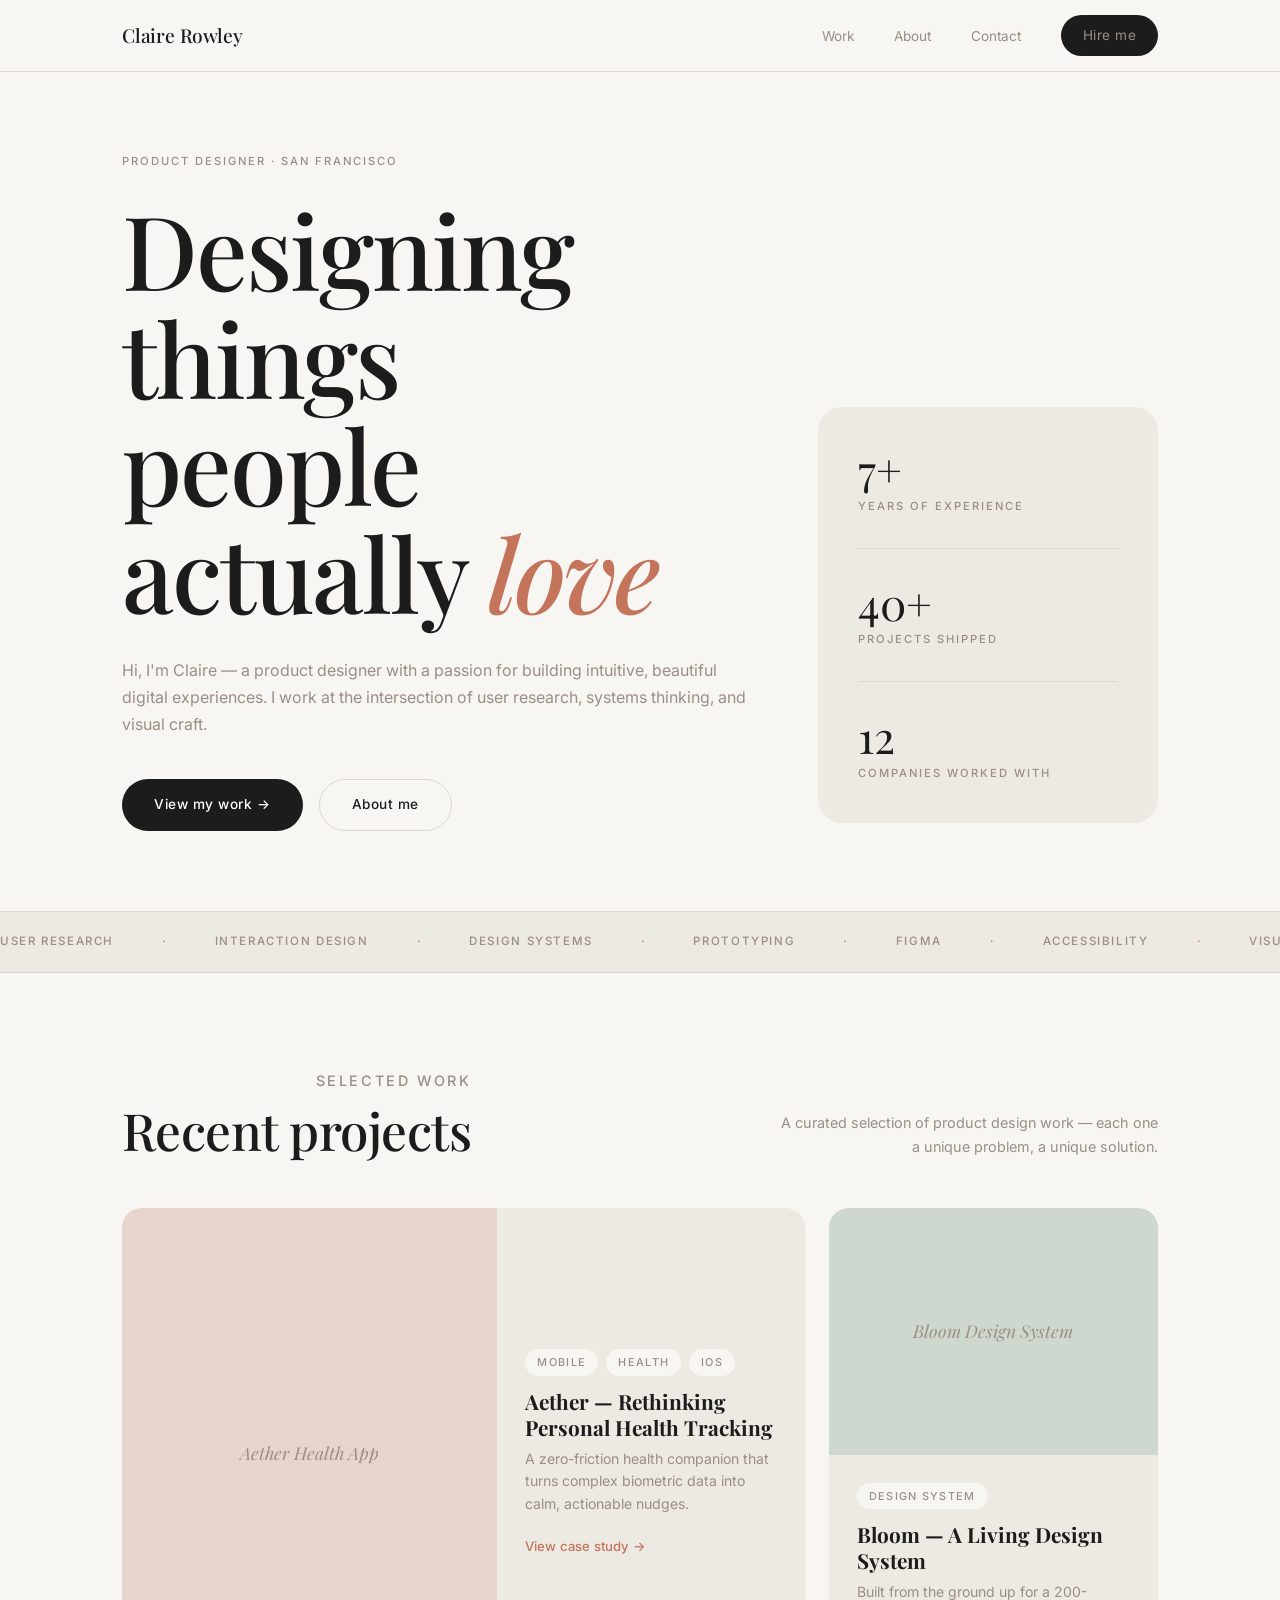
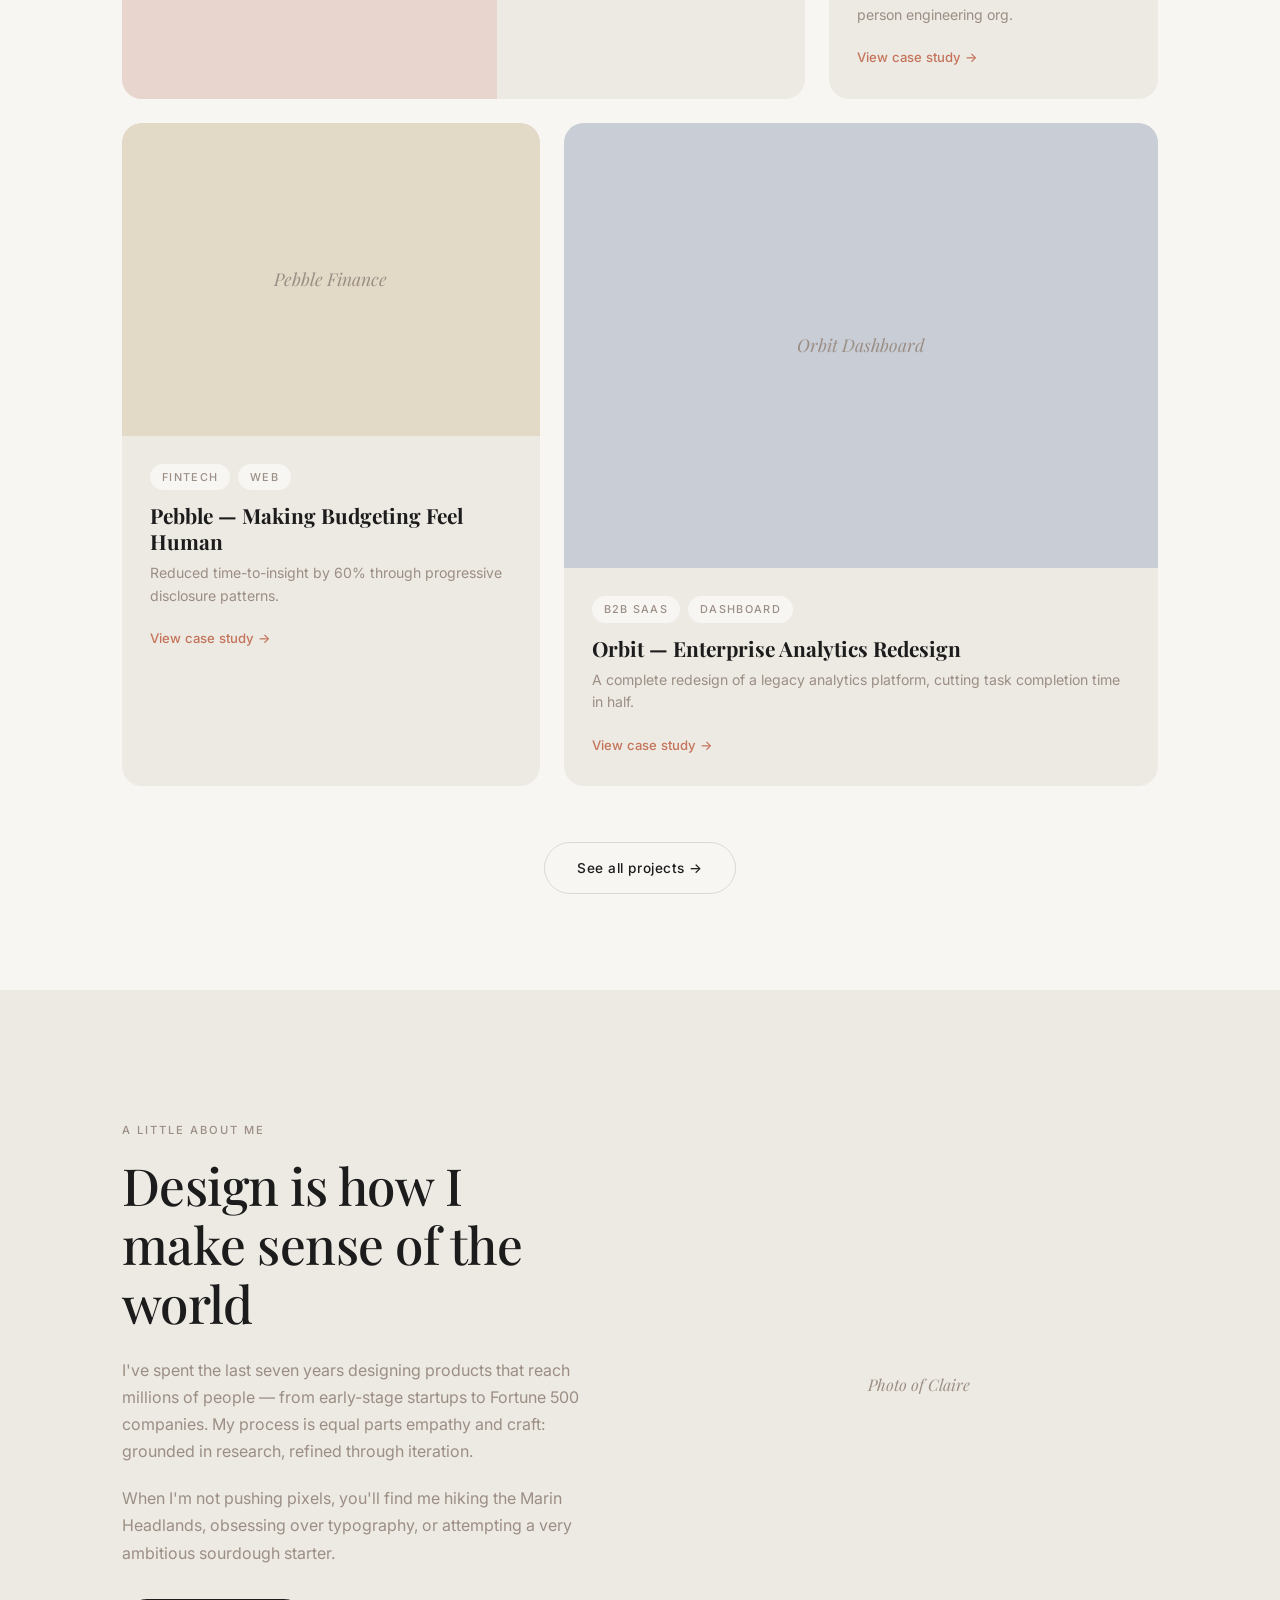
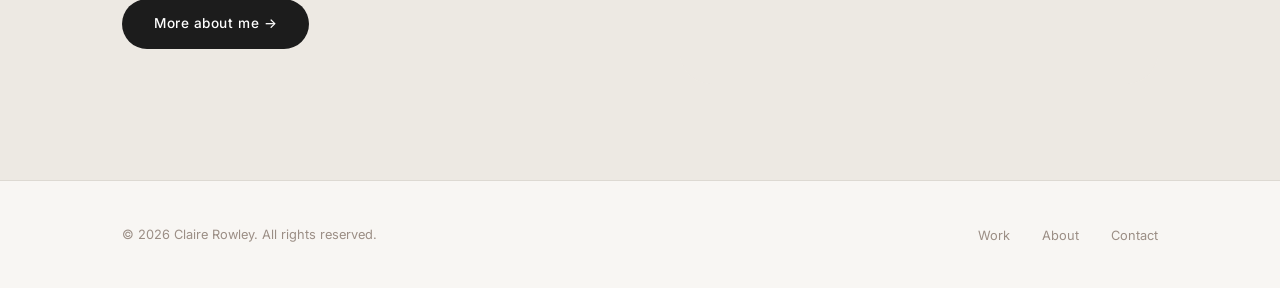
==== index.html @ 15687865 "first commit" ====
<!DOCTYPE html>
<html lang="en">
<head>
  <meta charset="UTF-8" />
  <meta name="viewport" content="width=device-width, initial-scale=1.0" />
  <title>Claire Rowley — Product Designer</title>
  <link rel="stylesheet" href="css/styles.css" />
</head>
<body>

  <!-- NAV -->
  <nav>
    <div class="container">
      <a class="nav-logo" href="index.html">Claire Rowley</a>
      <ul class="nav-links">
        <li><a href="work.html">Work</a></li>
        <li><a href="about.html">About</a></li>
        <li><a href="contact.html">Contact</a></li>
        <li><a href="contact.html" class="btn btn-primary" style="padding: 0.55rem 1.35rem;">Hire me</a></li>
      </ul>
    </div>
  </nav>

  <!-- HERO -->
  <section class="hero">
    <div class="container">
      <div class="hero-inner">

        <div class="hero-text">
          <p class="label hero-tag">Product Designer · San Francisco</p>
          <h1 class="display hero-title">
            Designing things<br />people actually <em>love</em>
          </h1>
          <p class="wide" style="color: var(--muted);">
            Hi, I'm Claire — a product designer with a passion for building
            intuitive, beautiful digital experiences. I work at the intersection
            of user research, systems thinking, and visual craft.
          </p>
          <div class="hero-actions">
            <a href="work.html" class="btn btn-primary">View my work &rarr;</a>
            <a href="about.html" class="btn btn-outline">About me</a>
          </div>
        </div>

        <aside class="hero-aside">
          <div class="hero-stat-group">
            <div>
              <p class="hero-stat-num">7+</p>
              <p class="label">Years of experience</p>
            </div>
            <div class="divider"></div>
            <div>
              <p class="hero-stat-num">40+</p>
              <p class="label">Projects shipped</p>
            </div>
            <div class="divider"></div>
            <div>
              <p class="hero-stat-num">12</p>
              <p class="label">Companies worked with</p>
            </div>
          </div>
        </aside>

      </div>
    </div>
  </section>

  <!-- MARQUEE -->
  <div class="marquee">
    <div class="marquee-track">
      <span>User Research</span><span class="marquee-dot">·</span>
      <span>Interaction Design</span><span class="marquee-dot">·</span>
      <span>Design Systems</span><span class="marquee-dot">·</span>
      <span>Prototyping</span><span class="marquee-dot">·</span>
      <span>Figma</span><span class="marquee-dot">·</span>
      <span>Accessibility</span><span class="marquee-dot">·</span>
      <span>Visual Design</span><span class="marquee-dot">·</span>
      <span>Product Strategy</span><span class="marquee-dot">·</span>
      <!-- duplicate for seamless loop -->
      <span>User Research</span><span class="marquee-dot">·</span>
      <span>Interaction Design</span><span class="marquee-dot">·</span>
      <span>Design Systems</span><span class="marquee-dot">·</span>
      <span>Prototyping</span><span class="marquee-dot">·</span>
      <span>Figma</span><span class="marquee-dot">·</span>
      <span>Accessibility</span><span class="marquee-dot">·</span>
      <span>Visual Design</span><span class="marquee-dot">·</span>
      <span>Product Strategy</span><span class="marquee-dot">·</span>
    </div>
  </div>

  <!-- SELECTED WORK -->
  <section class="section">
    <div class="container">

      <div class="section-header">
        <div>
          <p class="label" style="margin-bottom: 0.5rem;">Selected Work</p>
          <h2 class="headline">Recent projects</h2>
        </div>
        <p>A curated selection of product design work — each one a unique problem, a unique solution.</p>
      </div>

      <div class="work-grid">

        <!-- Card 1 — wide -->
        <a href="work.html" class="card card--wide span-8">
          <div class="card-img card-img--rose">
            <div class="card-img-fill">Aether Health App</div>
          </div>
          <div class="card-body">
            <div class="card-tags">
              <span class="tag">Mobile</span>
              <span class="tag">Health</span>
              <span class="tag">iOS</span>
            </div>
            <h3 class="card-title">Aether — Rethinking Personal Health Tracking</h3>
            <p class="card-desc">A zero-friction health companion that turns complex biometric data into calm, actionable nudges.</p>
            <span class="card-arrow">View case study &rarr;</span>
          </div>
        </a>

        <!-- Card 2 -->
        <a href="work.html" class="card span-4">
          <div class="card-img card-img--sage">
            <div class="card-img-fill">Bloom Design System</div>
          </div>
          <div class="card-body">
            <div class="card-tags">
              <span class="tag">Design System</span>
            </div>
            <h3 class="card-title">Bloom — A Living Design System</h3>
            <p class="card-desc">Built from the ground up for a 200-person engineering org.</p>
            <span class="card-arrow">View case study &rarr;</span>
          </div>
        </a>

        <!-- Card 3 -->
        <a href="work.html" class="card span-5">
          <div class="card-img card-img--wheat">
            <div class="card-img-fill">Pebble Finance</div>
          </div>
          <div class="card-body">
            <div class="card-tags">
              <span class="tag">Fintech</span>
              <span class="tag">Web</span>
            </div>
            <h3 class="card-title">Pebble — Making Budgeting Feel Human</h3>
            <p class="card-desc">Reduced time-to-insight by 60% through progressive disclosure patterns.</p>
            <span class="card-arrow">View case study &rarr;</span>
          </div>
        </a>

        <!-- Card 4 -->
        <a href="work.html" class="card span-7">
          <div class="card-img card-img--slate">
            <div class="card-img-fill">Orbit Dashboard</div>
          </div>
          <div class="card-body">
            <div class="card-tags">
              <span class="tag">B2B SaaS</span>
              <span class="tag">Dashboard</span>
            </div>
            <h3 class="card-title">Orbit — Enterprise Analytics Redesign</h3>
            <p class="card-desc">A complete redesign of a legacy analytics platform, cutting task completion time in half.</p>
            <span class="card-arrow">View case study &rarr;</span>
          </div>
        </a>

      </div>

      <div style="text-align: center; margin-top: 3.5rem;">
        <a href="work.html" class="btn btn-outline">See all projects &rarr;</a>
      </div>

    </div>
  </section>

  <!-- ABOUT TEASER -->
  <section class="section" style="background: var(--surface);">
    <div class="container">
      <div class="grid-2" style="align-items: center; gap: 5rem;">
        <div>
          <p class="label" style="margin-bottom: 1rem;">A little about me</p>
          <h2 class="headline" style="margin-bottom: 1.5rem;">Design is how I<br />make sense of the world</h2>
          <p style="color: var(--muted); margin-bottom: 1.25rem;">
            I've spent the last seven years designing products that reach millions of people —
            from early-stage startups to Fortune 500 companies. My process is equal parts
            empathy and craft: grounded in research, refined through iteration.
          </p>
          <p style="color: var(--muted); margin-bottom: 2rem;">
            When I'm not pushing pixels, you'll find me hiking the Marin Headlands,
            obsessing over typography, or attempting a very ambitious sourdough starter.
          </p>
          <a href="about.html" class="btn btn-primary">More about me &rarr;</a>
        </div>
        <div class="photo-frame">
          <span style="font-style: italic; color: var(--muted);">Photo of Claire</span>
        </div>
      </div>
    </div>
  </section>

  <!-- FOOTER -->
  <footer>
    <div class="container">
      <p class="footer-copy">&copy; 2026 Claire Rowley. All rights reserved.</p>
      <ul class="footer-links">
        <li><a href="work.html">Work</a></li>
        <li><a href="about.html">About</a></li>
        <li><a href="contact.html">Contact</a></li>
      </ul>
    </div>
  </footer>

</body>
</html>
---- css/styles.css ----
@import url('https://fonts.googleapis.com/css2?family=Playfair+Display:ital,wght@0,400;0,500;0,700;1,400&family=Inter:wght@300;400;500&display=swap');

/* ----------------------------------------
   TOKENS & RESET
---------------------------------------- */

:root {
  --bg:        #F8F6F3;
  --surface:   #EDE9E3;
  --border:    #DDD9D2;
  --muted:     #9B8E85;
  --text:      #1C1C1C;
  --accent:    #C4745A;
  --accent-dk: #A05A41;
  --white:     #FFFFFF;

  --serif: 'Playfair Display', Georgia, serif;
  --sans:  'Inter', system-ui, -apple-system, sans-serif;

  --max: 1100px;
  --nav-h: 72px;

  --ease: cubic-bezier(0.4, 0, 0.2, 1);
}

*, *::before, *::after { box-sizing: border-box; margin: 0; padding: 0; }

html { scroll-behavior: smooth; }

body {
  font-family: var(--sans);
  background: var(--bg);
  color: var(--text);
  font-size: 1rem;
  line-height: 1.7;
  -webkit-font-smoothing: antialiased;
}

img { display: block; max-width: 100%; }
a  { color: inherit; text-decoration: none; }
ul { list-style: none; }

/* ----------------------------------------
   TYPOGRAPHY
---------------------------------------- */

.display {
  font-family: var(--serif);
  font-size: clamp(3rem, 8vw, 6.5rem);
  line-height: 1.05;
  letter-spacing: -0.02em;
  font-weight: 500;
}

.headline {
  font-family: var(--serif);
  font-size: clamp(2rem, 4vw, 3.25rem);
  line-height: 1.15;
  letter-spacing: -0.01em;
  font-weight: 500;
}

.subheadline {
  font-family: var(--serif);
  font-size: clamp(1.4rem, 2.5vw, 2rem);
  line-height: 1.3;
  font-weight: 400;
}

.label {
  font-family: var(--sans);
  font-size: 0.7rem;
  font-weight: 500;
  letter-spacing: 0.18em;
  text-transform: uppercase;
  color: var(--muted);
}

p { max-width: 60ch; color: var(--text); }
p.wide { max-width: 72ch; }

/* ----------------------------------------
   LAYOUT
---------------------------------------- */

.container {
  width: 100%;
  max-width: var(--max);
  margin-inline: auto;
  padding-inline: 2rem;
}

.section { padding-block: 6rem; }

.grid-2 {
  display: grid;
  grid-template-columns: 1fr 1fr;
  gap: 3rem;
}

/* ----------------------------------------
   NAV
---------------------------------------- */

nav {
  position: fixed;
  top: 0;
  left: 0;
  right: 0;
  z-index: 100;
  height: var(--nav-h);
  display: flex;
  align-items: center;
  background: var(--bg);
  border-bottom: 1px solid var(--border);
}

nav .container {
  display: flex;
  align-items: center;
  justify-content: space-between;
}

.nav-logo {
  font-family: var(--serif);
  font-size: 1.2rem;
  font-weight: 500;
  letter-spacing: -0.01em;
}

.nav-links {
  display: flex;
  gap: 2.5rem;
  align-items: center;
}

.nav-links a {
  font-size: 0.85rem;
  font-weight: 400;
  color: var(--muted);
  transition: color 0.2s var(--ease);
}

.nav-links a:hover,
.nav-links a.active {
  color: var(--text);
}

/* ----------------------------------------
   BUTTONS
---------------------------------------- */

.btn {
  display: inline-flex;
  align-items: center;
  gap: 0.5rem;
  padding: 0.85rem 2rem;
  font-family: var(--sans);
  font-size: 0.85rem;
  font-weight: 500;
  letter-spacing: 0.04em;
  border-radius: 100px;
  transition: all 0.25s var(--ease);
  cursor: pointer;
}

.btn-primary {
  background: var(--text);
  color: var(--white);
}

.btn-primary:hover {
  background: var(--accent);
  transform: translateY(-1px);
}

.btn-outline {
  background: transparent;
  color: var(--text);
  border: 1.5px solid var(--border);
}

.btn-outline:hover {
  border-color: var(--text);
  transform: translateY(-1px);
}

/* ----------------------------------------
   HERO (index.html)
---------------------------------------- */

.hero {
  min-height: 100svh;
  padding-top: var(--nav-h);
  display: flex;
  align-items: center;
}

.hero-inner {
  padding-block: 5rem;
  display: grid;
  grid-template-columns: 1fr 340px;
  gap: 4rem;
  align-items: end;
}

.hero-tag {
  margin-bottom: 1.5rem;
}

.hero-title {
  margin-bottom: 2rem;
}

.hero-title em {
  font-style: italic;
  color: var(--accent);
}

.hero-actions {
  display: flex;
  gap: 1rem;
  flex-wrap: wrap;
  margin-top: 2.5rem;
}

.hero-aside {
  padding-bottom: 0.5rem;
}

.hero-stat-group {
  display: flex;
  flex-direction: column;
  gap: 2rem;
  padding: 2.5rem;
  background: var(--surface);
  border-radius: 1.5rem;
}

.hero-stat-num {
  font-family: var(--serif);
  font-size: 2.75rem;
  font-weight: 400;
  line-height: 1;
  margin-bottom: 0.35rem;
}

.hero-stat-label { }

/* ----------------------------------------
   MARQUEE STRIP
---------------------------------------- */

.marquee {
  overflow: hidden;
  padding-block: 1.25rem;
  border-top: 1px solid var(--border);
  border-bottom: 1px solid var(--border);
  background: var(--surface);
}

.marquee-track {
  display: flex;
  gap: 3rem;
  white-space: nowrap;
  animation: marquee 22s linear infinite;
}

.marquee-track span {
  font-size: 0.72rem;
  font-weight: 500;
  letter-spacing: 0.14em;
  text-transform: uppercase;
  color: var(--muted);
  flex-shrink: 0;
}

.marquee-dot {
  color: var(--accent) !important;
}

@keyframes marquee {
  from { transform: translateX(0); }
  to   { transform: translateX(-50%); }
}

/* ----------------------------------------
   WORK GRID (index + work page)
---------------------------------------- */

.work-grid {
  display: grid;
  grid-template-columns: repeat(12, 1fr);
  gap: 1.5rem;
}

.card {
  display: block;
  border-radius: 1.25rem;
  overflow: hidden;
  background: var(--surface);
  transition: transform 0.35s var(--ease), box-shadow 0.35s var(--ease);
  position: relative;
}

.card:hover {
  transform: translateY(-6px);
  box-shadow: 0 24px 60px rgba(0,0,0,0.10);
}

.card-img {
  width: 100%;
  aspect-ratio: 4/3;
  background: var(--border);
  position: relative;
  overflow: hidden;
}

.card-img-fill {
  position: absolute;
  inset: 0;
  display: flex;
  align-items: center;
  justify-content: center;
  font-family: var(--serif);
  font-size: 1.1rem;
  font-style: italic;
  color: var(--muted);
}

/* Color-coded placeholder backgrounds */
.card-img--rose   { background: #E8D5CE; }
.card-img--sage   { background: #CED8CF; }
.card-img--wheat  { background: #E3D9C7; }
.card-img--slate  { background: #C9CDD6; }
.card-img--clay   { background: #D9CCC4; }

.card-body {
  padding: 1.75rem;
}

.card-tags {
  display: flex;
  gap: 0.5rem;
  flex-wrap: wrap;
  margin-bottom: 0.75rem;
}

.tag {
  font-size: 0.68rem;
  font-weight: 500;
  letter-spacing: 0.12em;
  text-transform: uppercase;
  color: var(--muted);
  background: var(--bg);
  padding: 0.25rem 0.75rem;
  border-radius: 100px;
}

.card-title {
  font-family: var(--serif);
  font-size: 1.3rem;
  line-height: 1.25;
  margin-bottom: 0.5rem;
}

.card-desc {
  font-size: 0.88rem;
  color: var(--muted);
  max-width: none;
  line-height: 1.6;
}

.card-arrow {
  display: inline-flex;
  align-items: center;
  gap: 0.35rem;
  font-size: 0.82rem;
  font-weight: 500;
  color: var(--accent);
  margin-top: 1.25rem;
  transition: gap 0.2s var(--ease);
}

.card:hover .card-arrow { gap: 0.6rem; }

/* Grid span helpers */
.span-7 { grid-column: span 7; }
.span-5 { grid-column: span 5; }
.span-6 { grid-column: span 6; }
.span-4 { grid-column: span 4; }
.span-8 { grid-column: span 8; }
.span-12 { grid-column: span 12; }

/* Wide card: image left, text right */
.card--wide .card-img { aspect-ratio: auto; height: 100%; min-height: 280px; }
.card--wide {
  display: grid;
  grid-template-columns: 55% 45%;
}
.card--wide .card-body {
  display: flex;
  flex-direction: column;
  justify-content: center;
}

/* ----------------------------------------
   SECTION HEADER
---------------------------------------- */

.section-header {
  display: flex;
  align-items: flex-end;
  justify-content: space-between;
  margin-bottom: 3rem;
  gap: 1rem;
}

.section-header p {
  color: var(--muted);
  font-size: 0.9rem;
  max-width: 42ch;
  text-align: right;
}

/* ----------------------------------------
   ABOUT PAGE
---------------------------------------- */

.about-hero {
  padding-top: calc(var(--nav-h) + 5rem);
  padding-bottom: 5rem;
}

.about-intro {
  grid-column: span 7;
}

.about-photo {
  grid-column: span 5;
}

.photo-frame {
  border-radius: 2rem;
  overflow: hidden;
  aspect-ratio: 4/5;
  background: var(--surface);
  display: flex;
  align-items: center;
  justify-content: center;
  color: var(--muted);
  font-family: var(--serif);
  font-style: italic;
  font-size: 1rem;
}

/* Timeline */
.timeline {
  display: flex;
  flex-direction: column;
  gap: 0;
}

.timeline-item {
  display: grid;
  grid-template-columns: 120px 1fr;
  gap: 2rem;
  padding-block: 2rem;
  border-top: 1px solid var(--border);
}

.timeline-year {
  font-family: var(--serif);
  font-size: 1rem;
  color: var(--muted);
  padding-top: 0.1rem;
}

.timeline-role {
  font-family: var(--serif);
  font-size: 1.1rem;
  margin-bottom: 0.25rem;
}

.timeline-company {
  font-size: 0.85rem;
  color: var(--accent);
  margin-bottom: 0.5rem;
  font-weight: 500;
}

.timeline-desc {
  font-size: 0.88rem;
  color: var(--muted);
}

/* Skills */
.skills-grid {
  display: grid;
  grid-template-columns: repeat(3, 1fr);
  gap: 1.5rem;
}

.skill-card {
  padding: 2rem;
  background: var(--surface);
  border-radius: 1.25rem;
}

.skill-card-icon {
  font-size: 1.5rem;
  margin-bottom: 1rem;
}

.skill-card-title {
  font-family: var(--serif);
  font-size: 1.1rem;
  margin-bottom: 0.75rem;
}

.skill-card-list {
  display: flex;
  flex-direction: column;
  gap: 0.3rem;
}

.skill-card-list li {
  font-size: 0.85rem;
  color: var(--muted);
}

/* ----------------------------------------
   CONTACT PAGE
---------------------------------------- */

.contact-hero {
  padding-top: calc(var(--nav-h) + 6rem);
  padding-bottom: 3rem;
  text-align: center;
  display: flex;
  flex-direction: column;
  align-items: center;
  gap: 1.5rem;
}

.contact-hero p {
  margin-inline: auto;
  text-align: center;
}

.contact-links {
  display: grid;
  grid-template-columns: repeat(3, 1fr);
  gap: 1.5rem;
  padding-block: 4rem;
}

.contact-link-card {
  display: flex;
  flex-direction: column;
  align-items: flex-start;
  padding: 2.25rem;
  background: var(--surface);
  border-radius: 1.25rem;
  transition: transform 0.3s var(--ease), box-shadow 0.3s var(--ease);
}

.contact-link-card:hover {
  transform: translateY(-4px);
  box-shadow: 0 16px 48px rgba(0,0,0,0.08);
}

.contact-link-icon {
  font-size: 1.75rem;
  margin-bottom: 1.25rem;
}

.contact-link-label {
  margin-bottom: 0.35rem;
}

.contact-link-value {
  font-family: var(--serif);
  font-size: 1.15rem;
  margin-bottom: 1.25rem;
}

.contact-link-arrow {
  font-size: 0.82rem;
  font-weight: 500;
  color: var(--accent);
  margin-top: auto;
}

/* ----------------------------------------
   WORK PAGE
---------------------------------------- */

.work-hero {
  padding-top: calc(var(--nav-h) + 5rem);
  padding-bottom: 4rem;
}

/* ----------------------------------------
   FOOTER
---------------------------------------- */

footer {
  border-top: 1px solid var(--border);
  padding-block: 2.5rem;
}

footer .container {
  display: flex;
  align-items: center;
  justify-content: space-between;
  flex-wrap: wrap;
  gap: 1rem;
}

.footer-copy {
  font-size: 0.8rem;
  color: var(--muted);
}

.footer-links {
  display: flex;
  gap: 2rem;
}

.footer-links a {
  font-size: 0.8rem;
  color: var(--muted);
  transition: color 0.2s;
}

.footer-links a:hover { color: var(--text); }

/* ----------------------------------------
   DIVIDER
---------------------------------------- */

.divider {
  width: 100%;
  height: 1px;
  background: var(--border);
}

/* ----------------------------------------
   RESPONSIVE
---------------------------------------- */

@media (max-width: 900px) {
  .hero-inner     { grid-template-columns: 1fr; }
  .hero-aside     { display: none; }
  .grid-2         { grid-template-columns: 1fr; }
  .skills-grid    { grid-template-columns: 1fr 1fr; }
  .contact-links  { grid-template-columns: 1fr; }

  .span-7, .span-5, .span-6,
  .span-4, .span-8, .span-12 { grid-column: span 12; }

  .card--wide {
    display: block;
  }
  .card--wide .card-img { height: 240px; }

  .about-intro, .about-photo { grid-column: span 12; }

  .timeline-item { grid-template-columns: 80px 1fr; gap: 1rem; }
}

@media (max-width: 600px) {
  .section { padding-block: 4rem; }
  .skills-grid { grid-template-columns: 1fr; }
  .nav-links { gap: 1.5rem; }
  .section-header { flex-direction: column; align-items: flex-start; }
  .section-header p { text-align: left; }
  .contact-links { grid-template-columns: 1fr; }
}
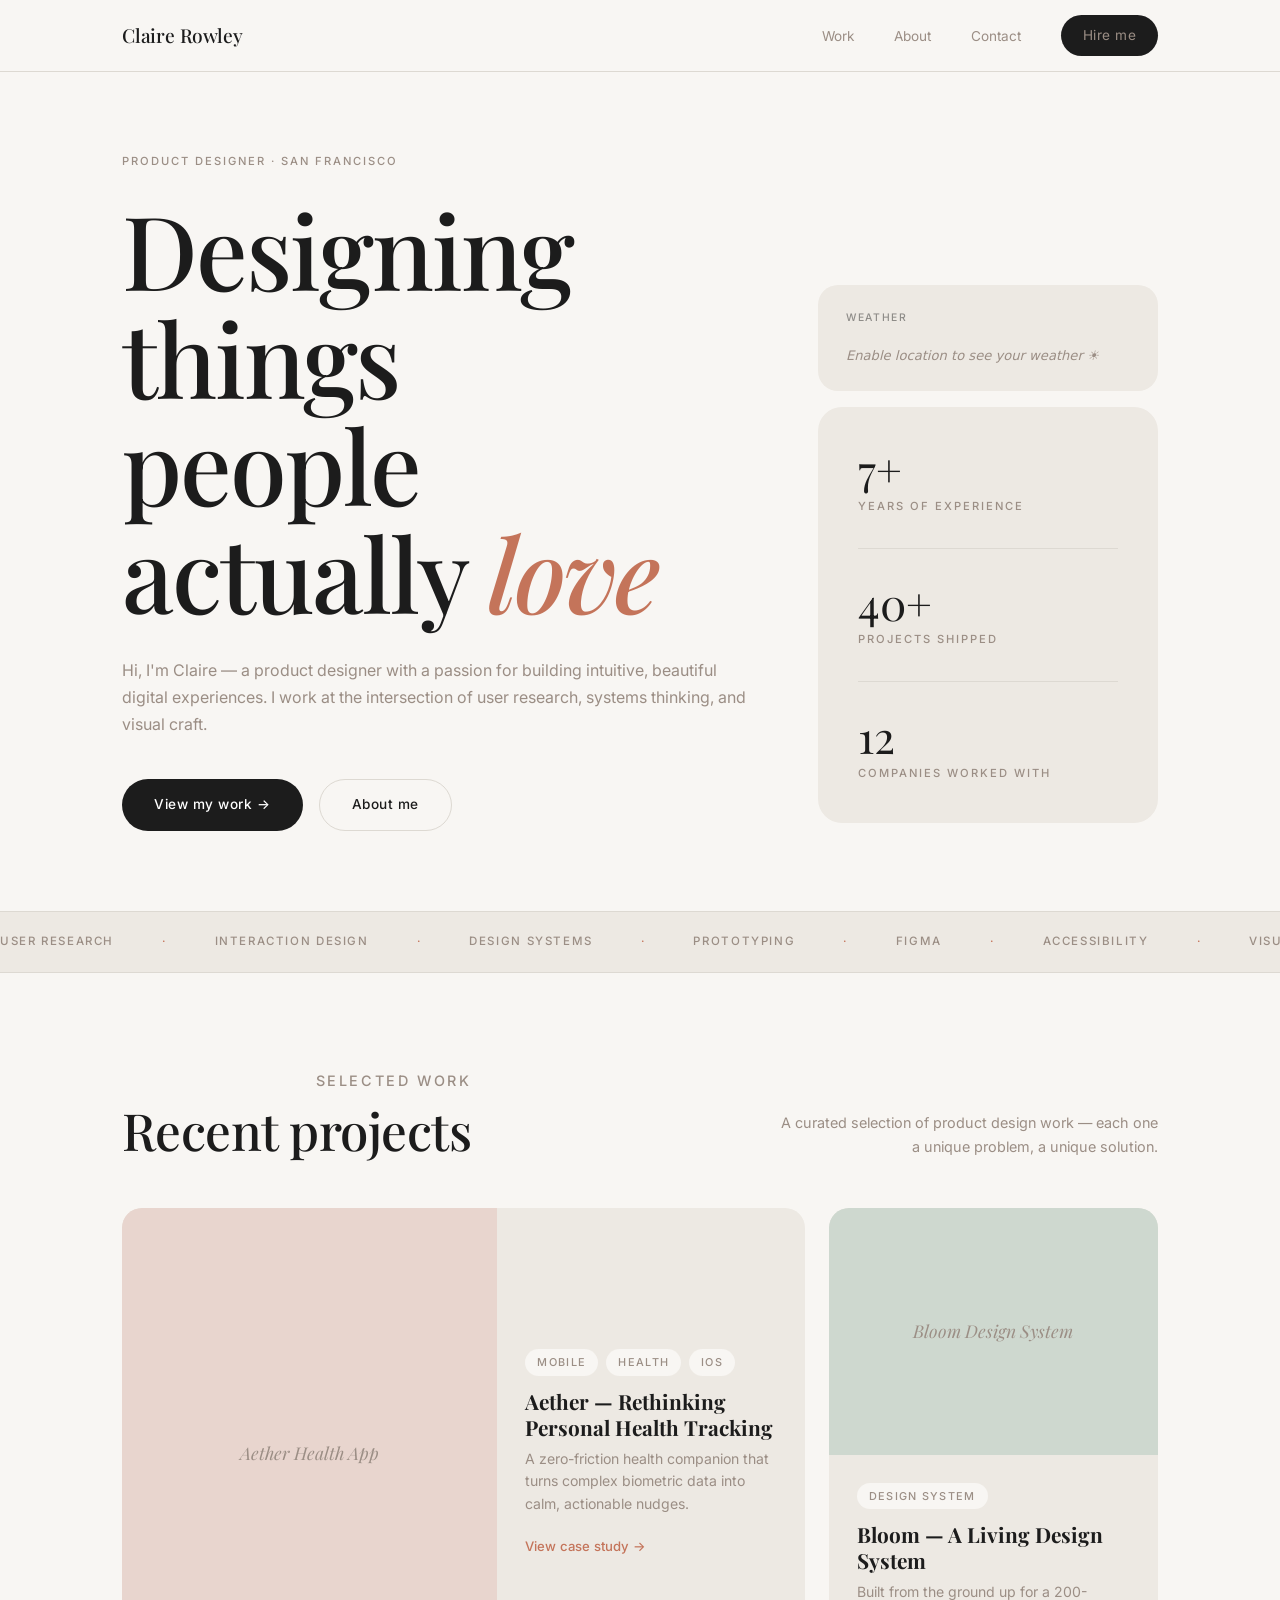
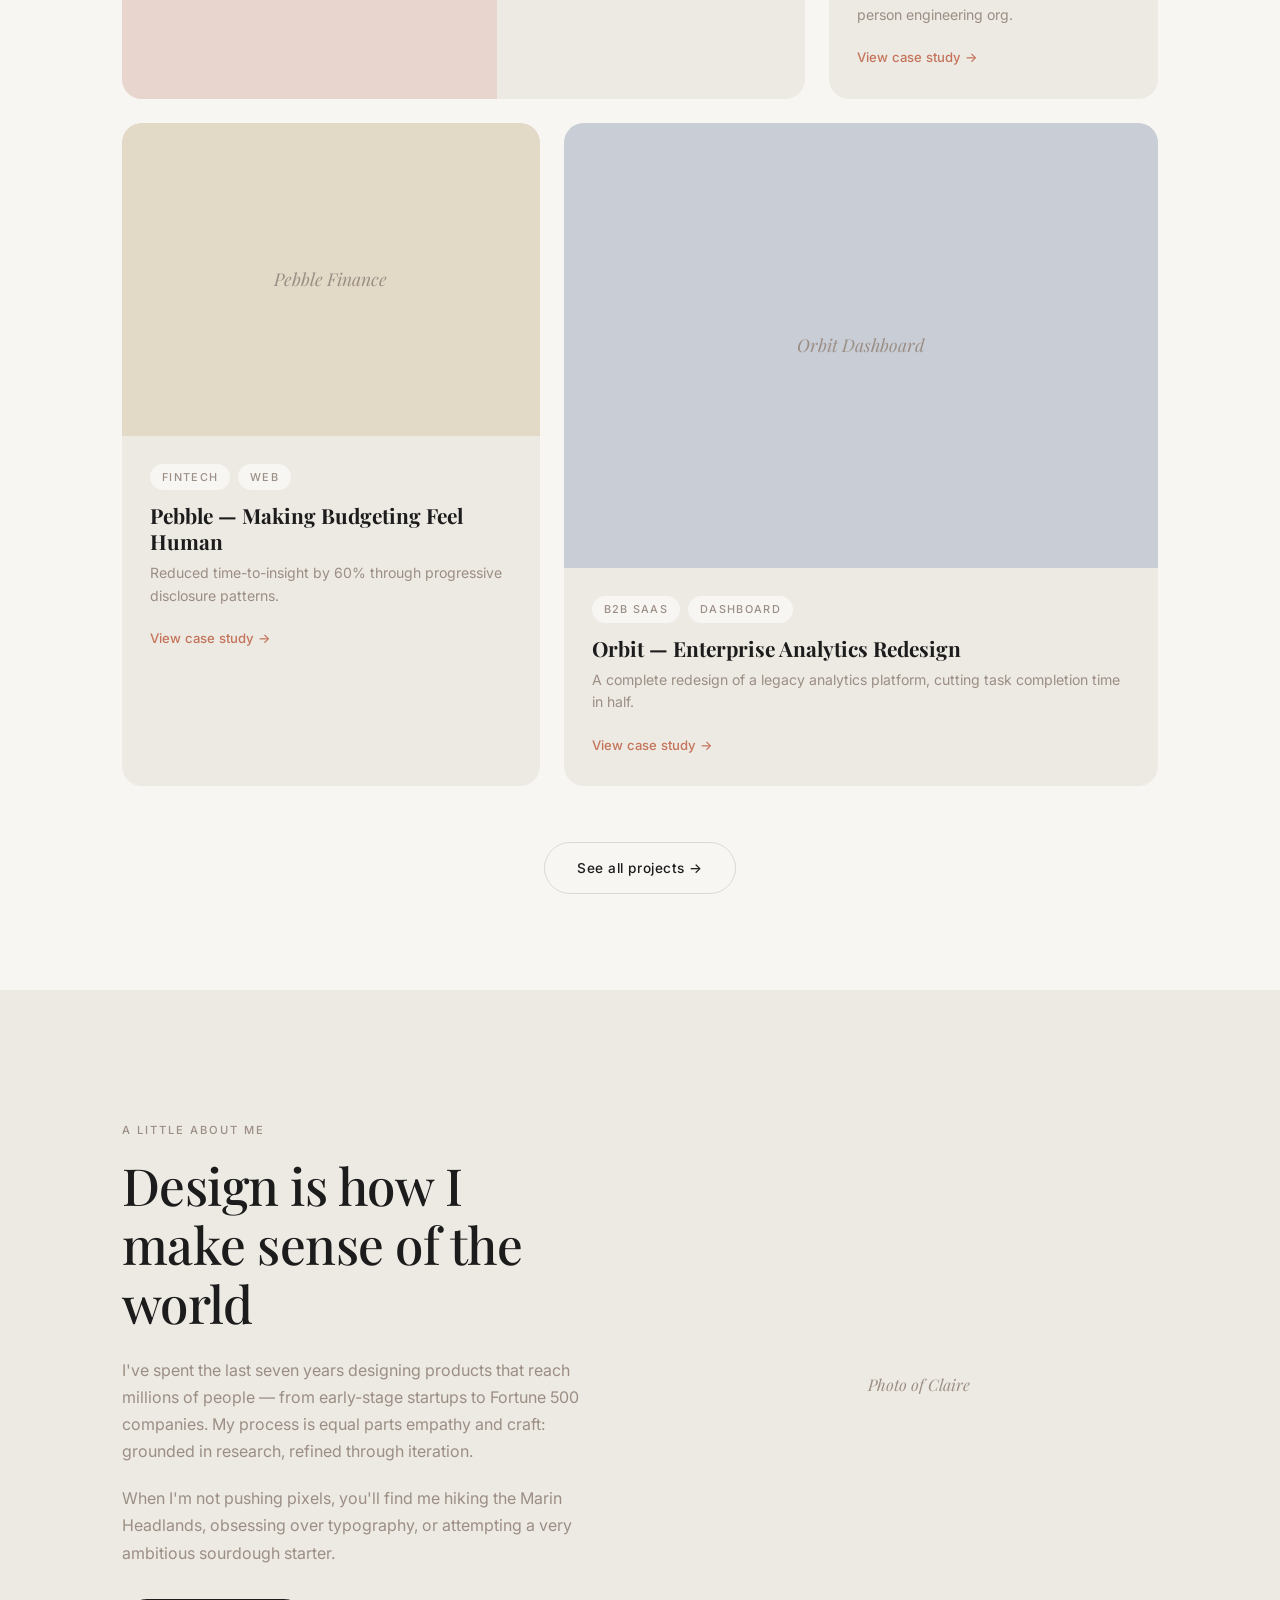
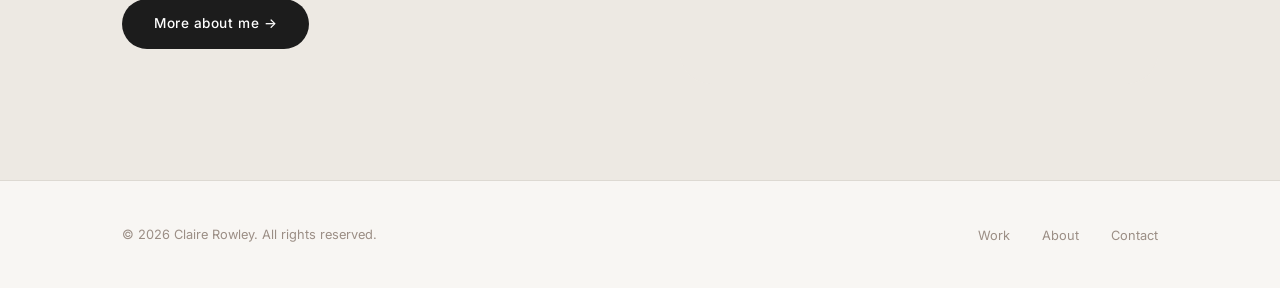
==== commit b69effe4: "Add weather widget with geolocation and styling" ====
--- a/index.html
+++ b/index.html
@@ -5,6 +5,67 @@
   <meta name="viewport" content="width=device-width, initial-scale=1.0" />
   <title>Claire Rowley — Product Designer</title>
   <link rel="stylesheet" href="css/styles.css" />
+  <style>
+    /* ---- Weather Widget ---- */
+    .weather-card {
+      padding: 1.5rem 1.75rem;
+      background: var(--surface);
+      color: var(--text);
+      border-radius: 1.25rem;
+      margin-bottom: 1rem;
+      display: flex;
+      flex-direction: column;
+      gap: 0;
+    }
+    .weather-card .wc-label {
+      font-family: var(--sans);
+      font-size: 0.65rem;
+      font-weight: 500;
+      letter-spacing: 0.16em;
+      text-transform: uppercase;
+      opacity: 0.45;
+      margin-bottom: 0.85rem;
+    }
+    .weather-card .wc-main {
+      display: flex;
+      align-items: center;
+      gap: 0.65rem;
+      margin-bottom: 0.4rem;
+    }
+    .weather-card .wc-emoji {
+      font-size: 2.1rem;
+      line-height: 1;
+    }
+    .weather-card .wc-temp {
+      font-family: var(--serif);
+      font-size: 2.6rem;
+      font-weight: 400;
+      line-height: 1;
+      letter-spacing: -0.02em;
+    }
+    .weather-card .wc-condition {
+      font-size: 0.82rem;
+      color: var(--muted);
+      margin-bottom: 0.35rem;
+    }
+    .weather-card .wc-feels {
+      font-size: 0.75rem;
+      color: var(--muted);
+      margin-bottom: 0.5rem;
+    }
+    .weather-card .wc-location {
+      font-size: 0.72rem;
+      color: var(--muted);
+      opacity: 0.7;
+      letter-spacing: 0.02em;
+    }
+    .wc-loading {
+      font-size: 0.82rem;
+      color: var(--muted);
+      margin-top: 0.25rem;
+      font-style: italic;
+    }
+  </style>
 </head>
 <body>
 
@@ -43,6 +104,13 @@
         </div>
 
         <aside class="hero-aside">
+
+          <!-- WEATHER WIDGET -->
+          <div class="weather-card" id="weather-widget">
+            <p class="wc-label">Where you are</p>
+            <p class="wc-loading">Detecting location&hellip;</p>
+          </div>
+
           <div class="hero-stat-group">
             <div>
               <p class="hero-stat-num">7+</p>
@@ -212,5 +280,105 @@
     </div>
   </footer>
 
+  <script>
+    (function () {
+      // WMO weather code → [emoji, label]
+      var CODES = {
+        0:  ['☀️',  'Clear skies'],
+        1:  ['🌤️', 'Mainly clear'],
+        2:  ['⛅',  'Partly cloudy'],
+        3:  ['☁️',  'Overcast'],
+        45: ['🌫️', 'Fog'],
+        48: ['🌫️', 'Freezing fog'],
+        51: ['🌦️', 'Light drizzle'],
+        53: ['🌦️', 'Drizzle'],
+        55: ['🌧️', 'Heavy drizzle'],
+        61: ['🌧️', 'Light rain'],
+        63: ['🌧️', 'Rain'],
+        65: ['🌧️', 'Heavy rain'],
+        71: ['🌨️', 'Light snow'],
+        73: ['🌨️', 'Snow'],
+        75: ['❄️',  'Heavy snow'],
+        77: ['🌨️', 'Snow grains'],
+        80: ['🌦️', 'Light showers'],
+        81: ['🌧️', 'Showers'],
+        82: ['⛈️', 'Heavy showers'],
+        85: ['🌨️', 'Snow showers'],
+        86: ['❄️',  'Heavy snow showers'],
+        95: ['⛈️', 'Thunderstorm'],
+        96: ['⛈️', 'Thunderstorm'],
+        99: ['⛈️', 'Thunderstorm'],
+      };
+
+      function weatherInfo(code) {
+        return CODES[code] || ['🌡️', 'Unknown'];
+      }
+
+      function render(temp, feelsLike, code, city) {
+        var info = weatherInfo(code);
+        var emoji = info[0], condition = info[1];
+        document.getElementById('weather-widget').innerHTML =
+          '<p class="wc-label">Where you are</p>' +
+          '<div class="wc-main">' +
+            '<span class="wc-emoji">' + emoji + '</span>' +
+            '<span class="wc-temp">' + Math.round(temp) + '°F</span>' +
+          '</div>' +
+          '<p class="wc-condition">' + condition + '</p>' +
+          '<p class="wc-feels">Feels like ' + Math.round(feelsLike) + '°F</p>' +
+          (city ? '<p class="wc-location">' + city + '</p>' : '');
+      }
+
+      function renderError(msg) {
+        document.getElementById('weather-widget').innerHTML =
+          '<p class="wc-label">Weather</p>' +
+          '<p class="wc-loading">' + msg + '</p>';
+      }
+
+      function fetchCity(lat, lon) {
+        return fetch(
+          'https://nominatim.openstreetmap.org/reverse?lat=' + lat + '&lon=' + lon + '&format=json',
+          { headers: { 'Accept-Language': 'en' } }
+        )
+          .then(function (r) { return r.json(); })
+          .then(function (d) {
+            var a = d.address || {};
+            return a.city || a.town || a.village || a.county || null;
+          })
+          .catch(function () { return null; });
+      }
+
+      function fetchWeather(lat, lon) {
+        return fetch(
+          'https://api.open-meteo.com/v1/forecast' +
+          '?latitude=' + lat + '&longitude=' + lon +
+          '&current=temperature_2m,apparent_temperature,weather_code' +
+          '&temperature_unit=fahrenheit'
+        ).then(function (r) {
+          if (!r.ok) throw new Error('bad response');
+          return r.json();
+        });
+      }
+
+      if (!navigator.geolocation) {
+        renderError('Geolocation not available.');
+        return;
+      }
+
+      navigator.geolocation.getCurrentPosition(
+        function (pos) {
+          var lat = pos.coords.latitude;
+          var lon = pos.coords.longitude;
+          Promise.all([fetchWeather(lat, lon), fetchCity(lat, lon)])
+            .then(function (results) {
+              var c = results[0].current;
+              render(c.temperature_2m, c.apparent_temperature, c.weather_code, results[1]);
+            })
+            .catch(function () { renderError('Could not load weather.'); });
+        },
+        function () { renderError('Enable location to see your weather ☀️'); },
+        { timeout: 8000 }
+      );
+    })();
+  </script>
 </body>
 </html>
